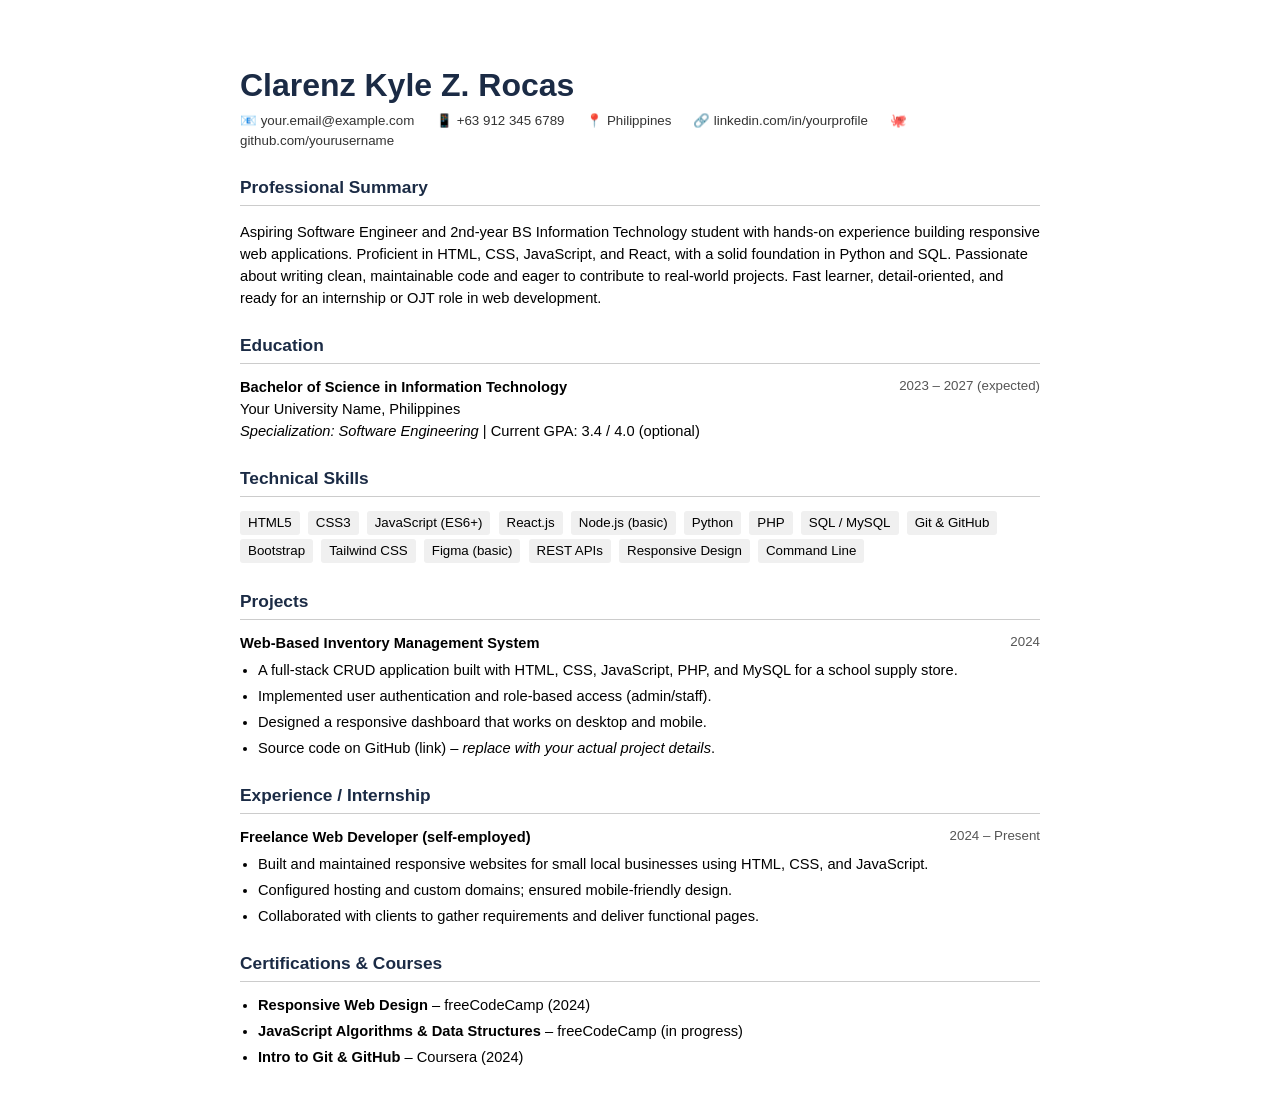
==== cv/clarenz_resume.html @ 3393350d "Create clarenz_resume.html" ====
<!DOCTYPE html>
<html lang="en">
<head>
  <meta charset="UTF-8">
  <meta name="viewport" content="width=device-width, initial-scale=1.0">
  <title>Clarenz Kyle Z. Rocas – Résumé</title>
  <style>
    /* ATS‑friendly: simple, clean, no images */
    body {
      font-family: 'Segoe UI', Roboto, Helvetica, Arial, sans-serif;
      font-size: 11pt;
      line-height: 1.5;
      color: #000;
      background: #fff;
      margin: 0;
      padding: 40px 50px;
      max-width: 800px;
      margin-left: auto;
      margin-right: auto;
    }
    h1 {
      font-size: 24pt;
      margin-bottom: 2px;
      color: #1b2b45; /* subtle navy */
    }
    h2 {
      font-size: 13pt;
      border-bottom: 1.5px solid #ccc;
      padding-bottom: 4px;
      margin-top: 24px;
      margin-bottom: 12px;
      color: #1b2b45;
    }
    .contact {
      font-size: 10pt;
      color: #333;
      margin-bottom: 16px;
    }
    .contact span {
      margin-right: 18px;
    }
    ul {
      margin: 5px 0 12px 18px;
      padding: 0;
    }
    li {
      margin-bottom: 4px;
    }
    .section-item {
      margin-bottom: 14px;
    }
    .job-title, .school-name {
      font-weight: bold;
    }
    .date {
      font-size: 10pt;
      color: #555;
      float: right;
    }
    .clearfix::after {
      content: "";
      display: table;
      clear: both;
    }
    .tag {
      display: inline-block;
      background: #f0f0f0;
      border-radius: 3px;
      padding: 2px 8px;
      margin: 2px 4px 2px 0;
      font-size: 10pt;
    }
  </style>
</head>
<body>

  <h1>Clarenz Kyle Z. Rocas</h1>
  <div class="contact">
    <span>📧 your.email@example.com</span>
    <span>📱 +63 912 345 6789</span>
    <span>📍 Philippines</span>
    <span>🔗 linkedin.com/in/yourprofile</span>
    <span>🐙 github.com/yourusername</span>
  </div>

  <h2>Professional Summary</h2>
  <p>
    Aspiring Software Engineer and 2nd‑year BS Information Technology student with hands‑on experience building responsive web applications. 
    Proficient in HTML, CSS, JavaScript, and React, with a solid foundation in Python and SQL. 
    Passionate about writing clean, maintainable code and eager to contribute to real‑world projects. 
    Fast learner, detail‑oriented, and ready for an internship or OJT role in web development.
  </p>

  <h2>Education</h2>
  <div class="section-item clearfix">
    <span class="school-name">Bachelor of Science in Information Technology</span>
    <span class="date">2023 – 2027 (expected)</span>
    <br>
    <span>Your University Name, Philippines</span>
    <br>
    <span><em>Specialization: Software Engineering</em> | Current GPA: 3.4 / 4.0 (optional)</span>
  </div>

  <h2>Technical Skills</h2>
  <div>
    <span class="tag">HTML5</span>
    <span class="tag">CSS3</span>
    <span class="tag">JavaScript (ES6+)</span>
    <span class="tag">React.js</span>
    <span class="tag">Node.js (basic)</span>
    <span class="tag">Python</span>
    <span class="tag">PHP</span>
    <span class="tag">SQL / MySQL</span>
    <span class="tag">Git & GitHub</span>
    <span class="tag">Bootstrap</span>
    <span class="tag">Tailwind CSS</span>
    <span class="tag">Figma (basic)</span>
    <span class="tag">REST APIs</span>
    <span class="tag">Responsive Design</span>
    <span class="tag">Command Line</span>
  </div>

  <h2>Projects</h2>
  <div class="section-item">
    <div class="clearfix">
      <span class="job-title">Web‑Based Inventory Management System</span>
      <span class="date">2024</span>
    </div>
    <ul>
      <li>A full‑stack CRUD application built with HTML, CSS, JavaScript, PHP, and MySQL for a school supply store.</li>
      <li>Implemented user authentication and role‑based access (admin/staff).</li>
      <li>Designed a responsive dashboard that works on desktop and mobile.</li>
      <li>Source code on GitHub (link) – <em>replace with your actual project details</em>.</li>
    </ul>
  </div>

  <!-- Add more project sections if you have them -->

  <h2>Experience / Internship</h2>
  <div class="section-item">
    <div class="clearfix">
      <span class="job-title">Freelance Web Developer (self‑employed)</span>
      <span class="date">2024 – Present</span>
    </div>
    <ul>
      <li>Built and maintained responsive websites for small local businesses using HTML, CSS, and JavaScript.</li>
      <li>Configured hosting and custom domains; ensured mobile‑friendly design.</li>
      <li>Collaborated with clients to gather requirements and deliver functional pages.</li>
    </ul>
  </div>
  <!-- If you have any actual internship, replace above -->
  <!-- If none, you can omit this section entirely -->

  <h2>Certifications &amp; Courses</h2>
  <ul>
    <li><strong>Responsive Web Design</strong> – freeCodeCamp (2024)</li>
    <li><strong>JavaScript Algorithms &amp; Data Structures</strong> – freeCodeCamp (in progress)</li>
    <li><strong>Intro to Git & GitHub</strong> – Coursera (2024)</li>
    <!-- add any relevant certifications you have -->
  </ul>

</body>
</html>
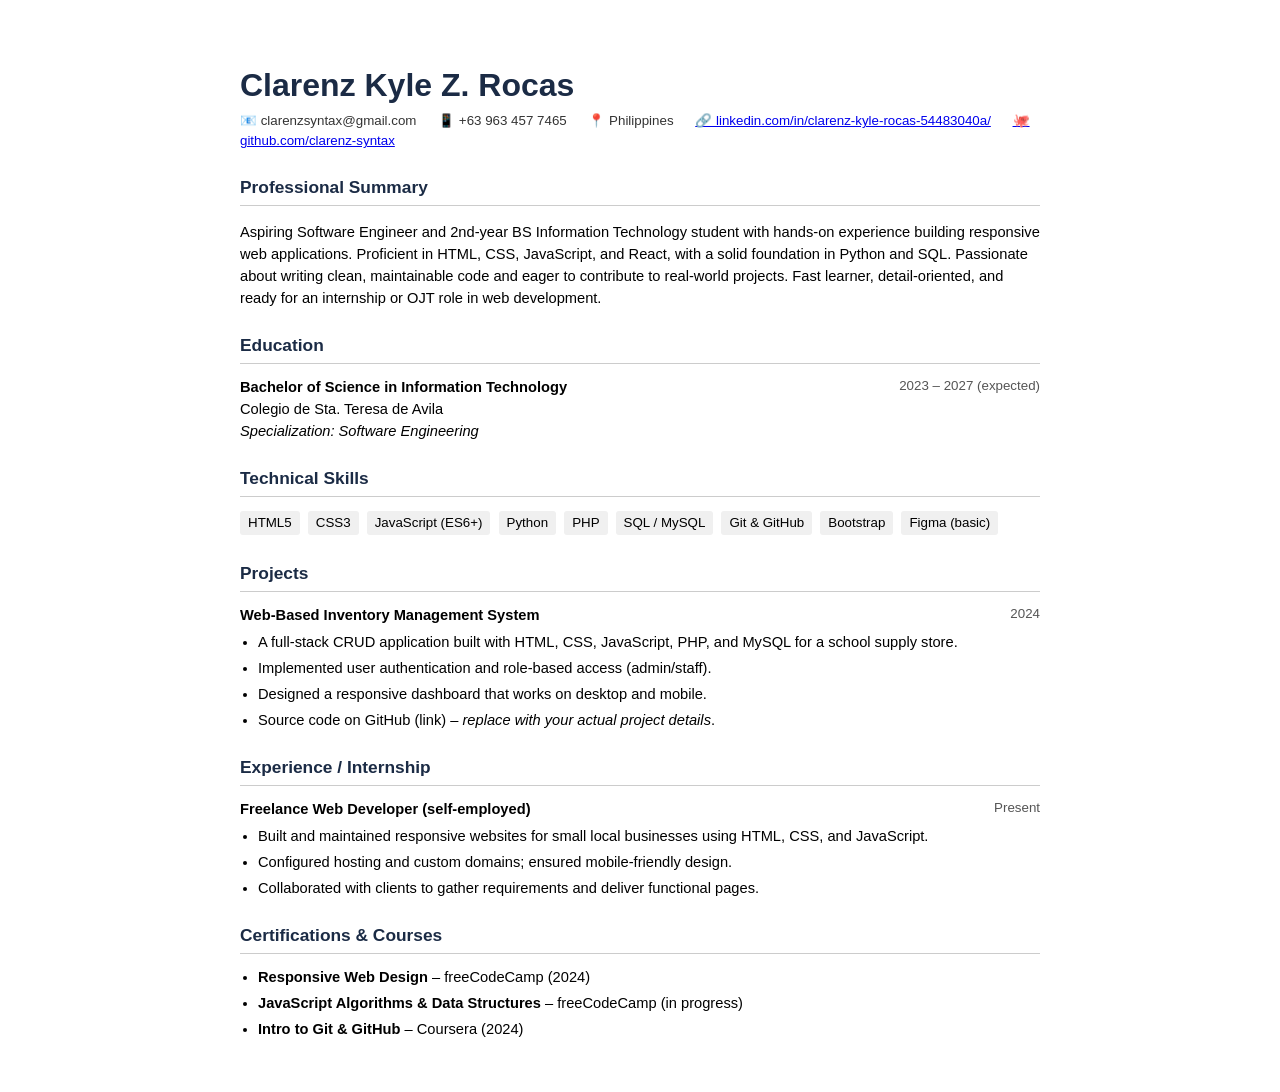
==== commit e51fa1e5: "Update clarenz_resume.html" ====
--- a/cv/clarenz_resume.html
+++ b/cv/clarenz_resume.html
@@ -1,163 +1,193 @@
-<!DOCTYPE html>
+<!doctype html>
 <html lang="en">
-<head>
-  <meta charset="UTF-8">
-  <meta name="viewport" content="width=device-width, initial-scale=1.0">
-  <title>Clarenz Kyle Z. Rocas – Résumé</title>
-  <style>
-    /* ATS‑friendly: simple, clean, no images */
-    body {
-      font-family: 'Segoe UI', Roboto, Helvetica, Arial, sans-serif;
-      font-size: 11pt;
-      line-height: 1.5;
-      color: #000;
-      background: #fff;
-      margin: 0;
-      padding: 40px 50px;
-      max-width: 800px;
-      margin-left: auto;
-      margin-right: auto;
-    }
-    h1 {
-      font-size: 24pt;
-      margin-bottom: 2px;
-      color: #1b2b45; /* subtle navy */
-    }
-    h2 {
-      font-size: 13pt;
-      border-bottom: 1.5px solid #ccc;
-      padding-bottom: 4px;
-      margin-top: 24px;
-      margin-bottom: 12px;
-      color: #1b2b45;
-    }
-    .contact {
-      font-size: 10pt;
-      color: #333;
-      margin-bottom: 16px;
-    }
-    .contact span {
-      margin-right: 18px;
-    }
-    ul {
-      margin: 5px 0 12px 18px;
-      padding: 0;
-    }
-    li {
-      margin-bottom: 4px;
-    }
-    .section-item {
-      margin-bottom: 14px;
-    }
-    .job-title, .school-name {
-      font-weight: bold;
-    }
-    .date {
-      font-size: 10pt;
-      color: #555;
-      float: right;
-    }
-    .clearfix::after {
-      content: "";
-      display: table;
-      clear: both;
-    }
-    .tag {
-      display: inline-block;
-      background: #f0f0f0;
-      border-radius: 3px;
-      padding: 2px 8px;
-      margin: 2px 4px 2px 0;
-      font-size: 10pt;
-    }
-  </style>
-</head>
-<body>
+  <head>
+    <meta charset="UTF-8" />
+    <meta name="viewport" content="width=device-width, initial-scale=1.0" />
+    <title>Clarenz Kyle Z. Rocas – Résumé</title>
+    <style>
+      /* ATS‑friendly: simple, clean, no images */
+      body {
+        font-family: "Segoe UI", Roboto, Helvetica, Arial, sans-serif;
+        font-size: 11pt;
+        line-height: 1.5;
+        color: #000;
+        background: #fff;
+        margin: 0;
+        padding: 40px 50px;
+        max-width: 800px;
+        margin-left: auto;
+        margin-right: auto;
+      }
+      h1 {
+        font-size: 24pt;
+        margin-bottom: 2px;
+        color: #1b2b45; /* subtle navy */
+      }
+      h2 {
+        font-size: 13pt;
+        border-bottom: 1.5px solid #ccc;
+        padding-bottom: 4px;
+        margin-top: 24px;
+        margin-bottom: 12px;
+        color: #1b2b45;
+      }
+      .contact {
+        font-size: 10pt;
+        color: #333;
+        margin-bottom: 16px;
+      }
+      .contact span {
+        margin-right: 18px;
+      }
+      ul {
+        margin: 5px 0 12px 18px;
+        padding: 0;
+      }
+      li {
+        margin-bottom: 4px;
+      }
+      .section-item {
+        margin-bottom: 14px;
+      }
+      .job-title,
+      .school-name {
+        font-weight: bold;
+      }
+      .date {
+        font-size: 10pt;
+        color: #555;
+        float: right;
+      }
+      .clearfix::after {
+        content: "";
+        display: table;
+        clear: both;
+      }
+      .tag {
+        display: inline-block;
+        background: #f0f0f0;
+        border-radius: 3px;
+        padding: 2px 8px;
+        margin: 2px 4px 2px 0;
+        font-size: 10pt;
+      }
+    </style>
+  </head>
+  <body>
+    <h1>Clarenz Kyle Z. Rocas</h1>
+    <div class="contact">
+      <span>📧 clarenzsyntax@gmail.com</span>
+      <span>📱 +63 963 457 7465</span>
+      <span>📍 Philippines</span>
+      <span
+        ><a
+          href="https://www.linkedin.com/in/clarenz-kyle-rocas-54483040a/"
+          target="_blank"
+          >🔗 linkedin.com/in/clarenz-kyle-rocas-54483040a/</a
+        ></span
+      >
+      <span
+        ><a href="https://github.com/clarenz-syntax" target="_blank"
+          >🐙 github.com/clarenz-syntax</a
+        ></span
+      >
+    </div>
 
-  <h1>Clarenz Kyle Z. Rocas</h1>
-  <div class="contact">
-    <span>📧 your.email@example.com</span>
-    <span>📱 +63 912 345 6789</span>
-    <span>📍 Philippines</span>
-    <span>🔗 linkedin.com/in/yourprofile</span>
-    <span>🐙 github.com/yourusername</span>
-  </div>
+    <h2>Professional Summary</h2>
+    <p>
+      Aspiring Software Engineer and 2nd‑year BS Information Technology student
+      with hands‑on experience building responsive web applications. Proficient
+      in HTML, CSS, JavaScript, and React, with a solid foundation in Python and
+      SQL. Passionate about writing clean, maintainable code and eager to
+      contribute to real‑world projects. Fast learner, detail‑oriented, and
+      ready for an internship or OJT role in web development.
+    </p>
 
-  <h2>Professional Summary</h2>
-  <p>
-    Aspiring Software Engineer and 2nd‑year BS Information Technology student with hands‑on experience building responsive web applications. 
-    Proficient in HTML, CSS, JavaScript, and React, with a solid foundation in Python and SQL. 
-    Passionate about writing clean, maintainable code and eager to contribute to real‑world projects. 
-    Fast learner, detail‑oriented, and ready for an internship or OJT role in web development.
-  </p>
+    <h2>Education</h2>
+    <div class="section-item clearfix">
+      <span class="school-name"
+        >Bachelor of Science in Information Technology</span
+      >
+      <span class="date">2023 – 2027 (expected)</span>
+      <br />
+      <span>Colegio de Sta. Teresa de Avila</span>
+      <br />
+      <span
+        ><em>Specialization: Software Engineering</em></span
+      >
+    </div>
 
-  <h2>Education</h2>
-  <div class="section-item clearfix">
-    <span class="school-name">Bachelor of Science in Information Technology</span>
-    <span class="date">2023 – 2027 (expected)</span>
-    <br>
-    <span>Your University Name, Philippines</span>
-    <br>
-    <span><em>Specialization: Software Engineering</em> | Current GPA: 3.4 / 4.0 (optional)</span>
-  </div>
+    <h2>Technical Skills</h2>
+    <div>
+      <span class="tag">HTML5</span>
+      <span class="tag">CSS3</span>
+      <span class="tag">JavaScript (ES6+)</span>
+      <span class="tag">Python</span>
+      <span class="tag">PHP</span>
+      <span class="tag">SQL / MySQL</span>
+      <span class="tag">Git & GitHub</span>
+      <span class="tag">Bootstrap</span>
+      <span class="tag">Figma (basic)</span>
+    </div>
 
-  <h2>Technical Skills</h2>
-  <div>
-    <span class="tag">HTML5</span>
-    <span class="tag">CSS3</span>
-    <span class="tag">JavaScript (ES6+)</span>
-    <span class="tag">React.js</span>
-    <span class="tag">Node.js (basic)</span>
-    <span class="tag">Python</span>
-    <span class="tag">PHP</span>
-    <span class="tag">SQL / MySQL</span>
-    <span class="tag">Git & GitHub</span>
-    <span class="tag">Bootstrap</span>
-    <span class="tag">Tailwind CSS</span>
-    <span class="tag">Figma (basic)</span>
-    <span class="tag">REST APIs</span>
-    <span class="tag">Responsive Design</span>
-    <span class="tag">Command Line</span>
-  </div>
+    <h2>Projects</h2>
+    <div class="section-item">
+      <div class="clearfix">
+        <span class="job-title">Web‑Based Inventory Management System</span>
+        <span class="date">2024</span>
+      </div>
+      <ul>
+        <li>
+          A full‑stack CRUD application built with HTML, CSS, JavaScript, PHP,
+          and MySQL for a school supply store.
+        </li>
+        <li>
+          Implemented user authentication and role‑based access (admin/staff).
+        </li>
+        <li>
+          Designed a responsive dashboard that works on desktop and mobile.
+        </li>
+        <li>
+          Source code on GitHub (link) –
+          <em>replace with your actual project details</em>.
+        </li>
+      </ul>
+    </div>
 
-  <h2>Projects</h2>
-  <div class="section-item">
-    <div class="clearfix">
-      <span class="job-title">Web‑Based Inventory Management System</span>
-      <span class="date">2024</span>
+    <!-- Add more project sections if you have them -->
+
+    <h2>Experience / Internship</h2>
+    <div class="section-item">
+      <div class="clearfix">
+        <span class="job-title">Freelance Web Developer (self‑employed)</span>
+        <span class="date">Present</span>
+      </div>
+      <ul>
+        <li>
+          Built and maintained responsive websites for small local businesses
+          using HTML, CSS, and JavaScript.
+        </li>
+        <li>
+          Configured hosting and custom domains; ensured mobile‑friendly design.
+        </li>
+        <li>
+          Collaborated with clients to gather requirements and deliver
+          functional pages.
+        </li>
+      </ul>
     </div>
+    <!-- If you have any actual internship, replace above -->
+    <!-- If none, you can omit this section entirely -->
+
+    <h2>Certifications &amp; Courses</h2>
     <ul>
-      <li>A full‑stack CRUD application built with HTML, CSS, JavaScript, PHP, and MySQL for a school supply store.</li>
-      <li>Implemented user authentication and role‑based access (admin/staff).</li>
-      <li>Designed a responsive dashboard that works on desktop and mobile.</li>
-      <li>Source code on GitHub (link) – <em>replace with your actual project details</em>.</li>
+      <li><strong>Responsive Web Design</strong> – freeCodeCamp (2024)</li>
+      <li>
+        <strong>JavaScript Algorithms &amp; Data Structures</strong> –
+        freeCodeCamp (in progress)
+      </li>
+      <li><strong>Intro to Git & GitHub</strong> – Coursera (2024)</li>
+      <!-- add any relevant certifications you have -->
     </ul>
-  </div>
-
-  <!-- Add more project sections if you have them -->
-
-  <h2>Experience / Internship</h2>
-  <div class="section-item">
-    <div class="clearfix">
-      <span class="job-title">Freelance Web Developer (self‑employed)</span>
-      <span class="date">2024 – Present</span>
-    </div>
-    <ul>
-      <li>Built and maintained responsive websites for small local businesses using HTML, CSS, and JavaScript.</li>
-      <li>Configured hosting and custom domains; ensured mobile‑friendly design.</li>
-      <li>Collaborated with clients to gather requirements and deliver functional pages.</li>
-    </ul>
-  </div>
-  <!-- If you have any actual internship, replace above -->
-  <!-- If none, you can omit this section entirely -->
-
-  <h2>Certifications &amp; Courses</h2>
-  <ul>
-    <li><strong>Responsive Web Design</strong> – freeCodeCamp (2024)</li>
-    <li><strong>JavaScript Algorithms &amp; Data Structures</strong> – freeCodeCamp (in progress)</li>
-    <li><strong>Intro to Git & GitHub</strong> – Coursera (2024)</li>
-    <!-- add any relevant certifications you have -->
-  </ul>
-
-</body>
-</html>+  </body>
+</html>
